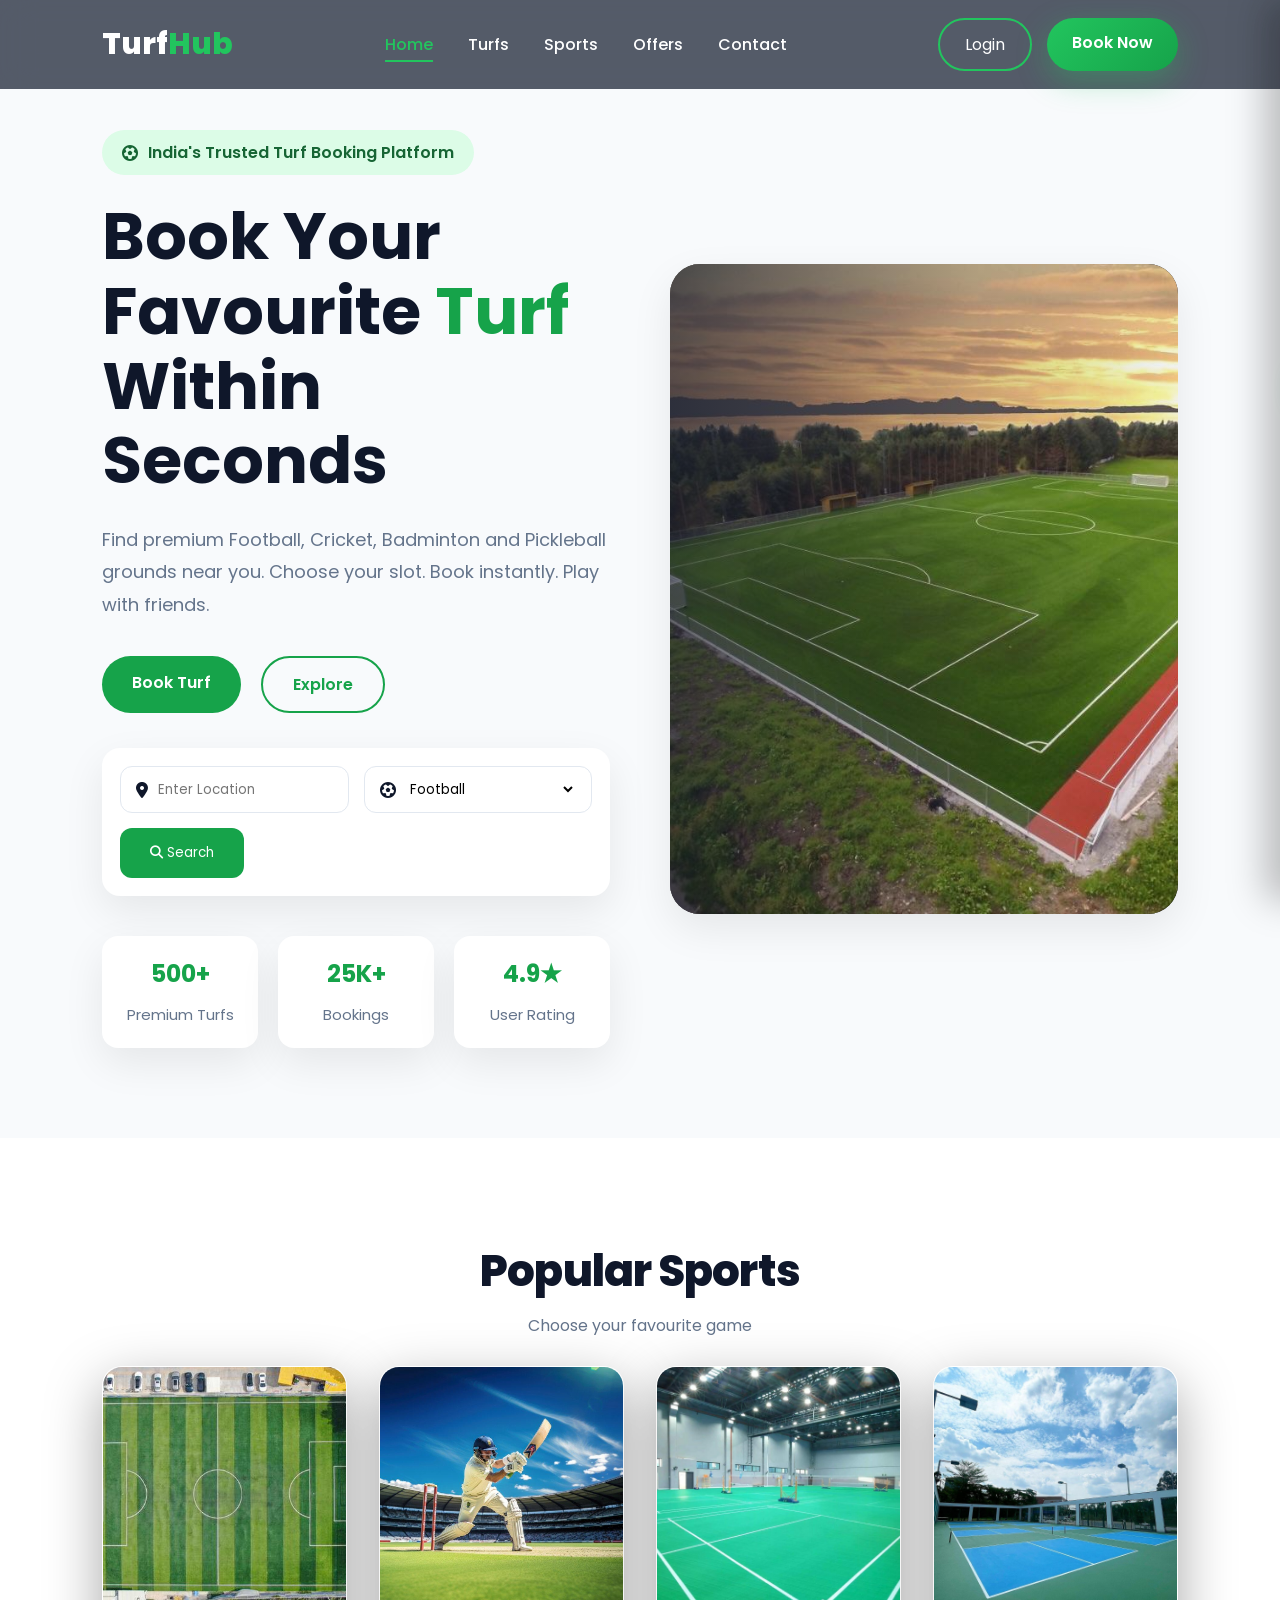
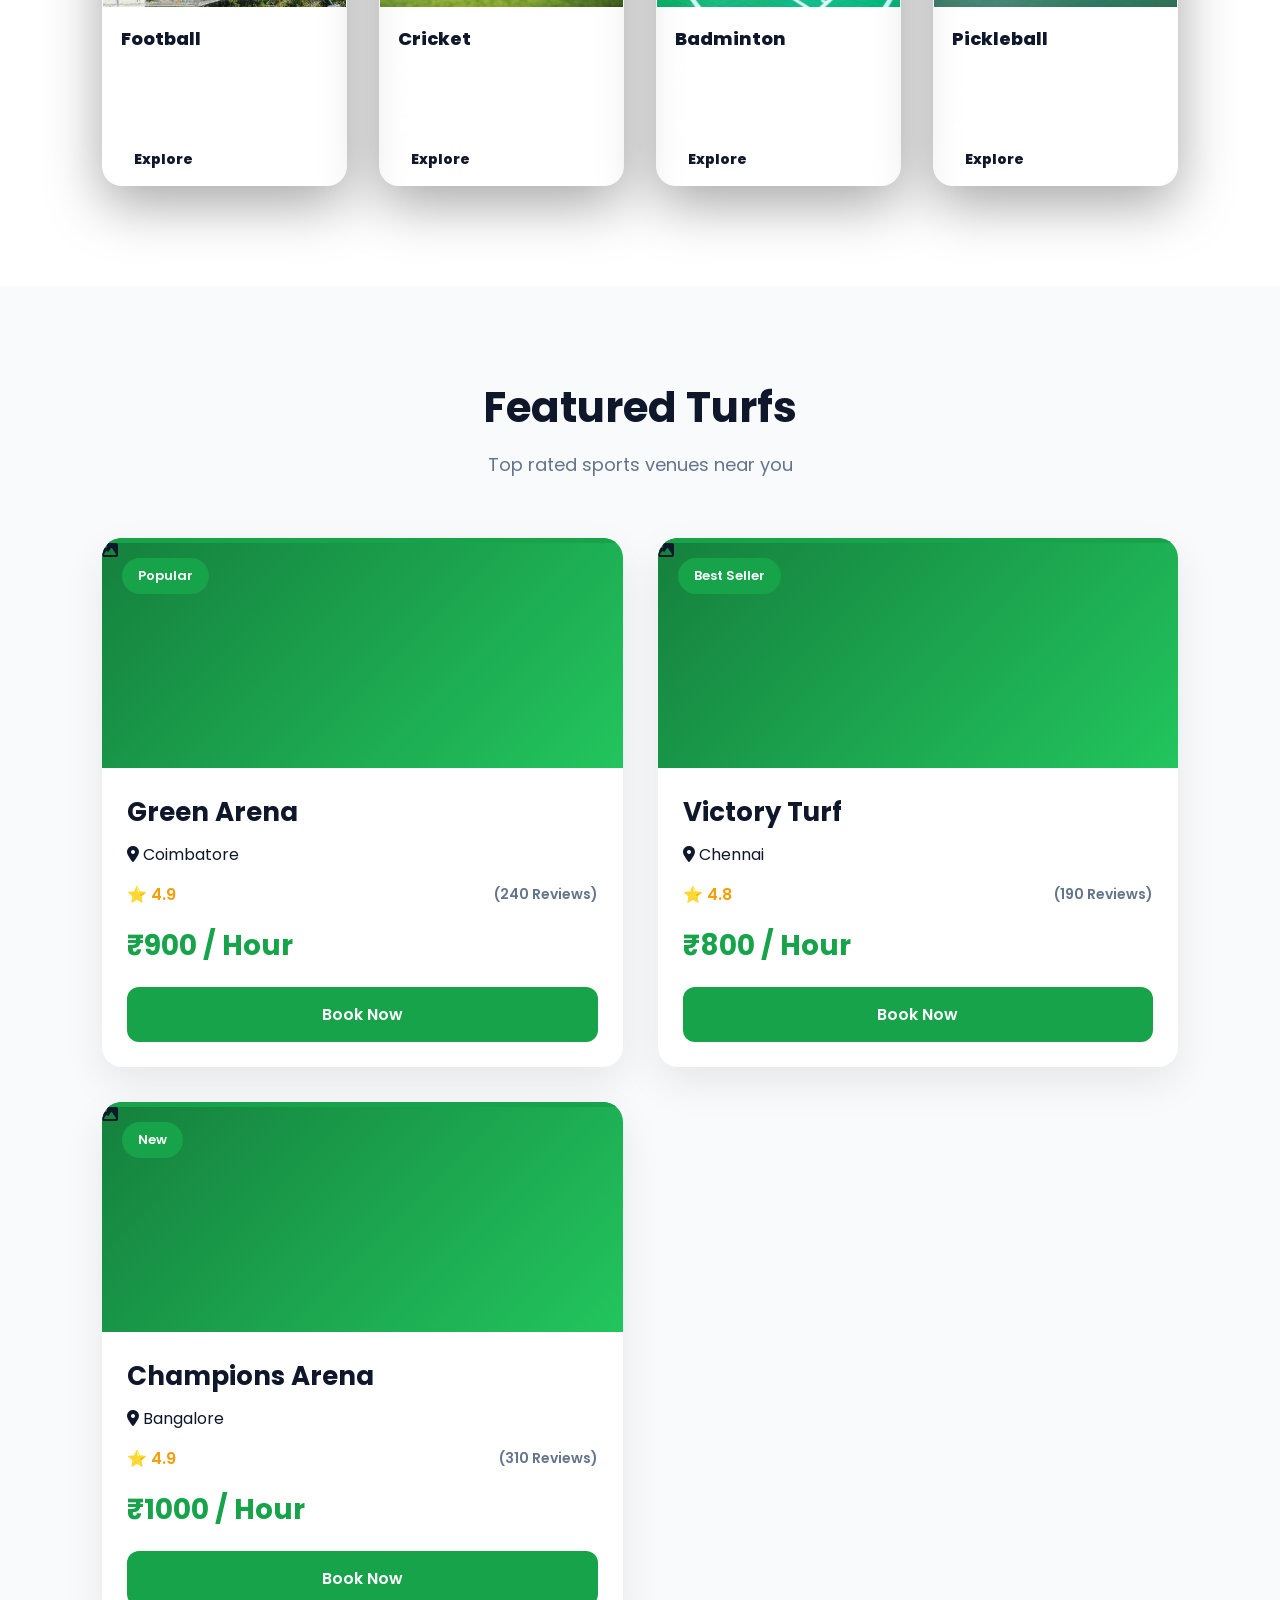
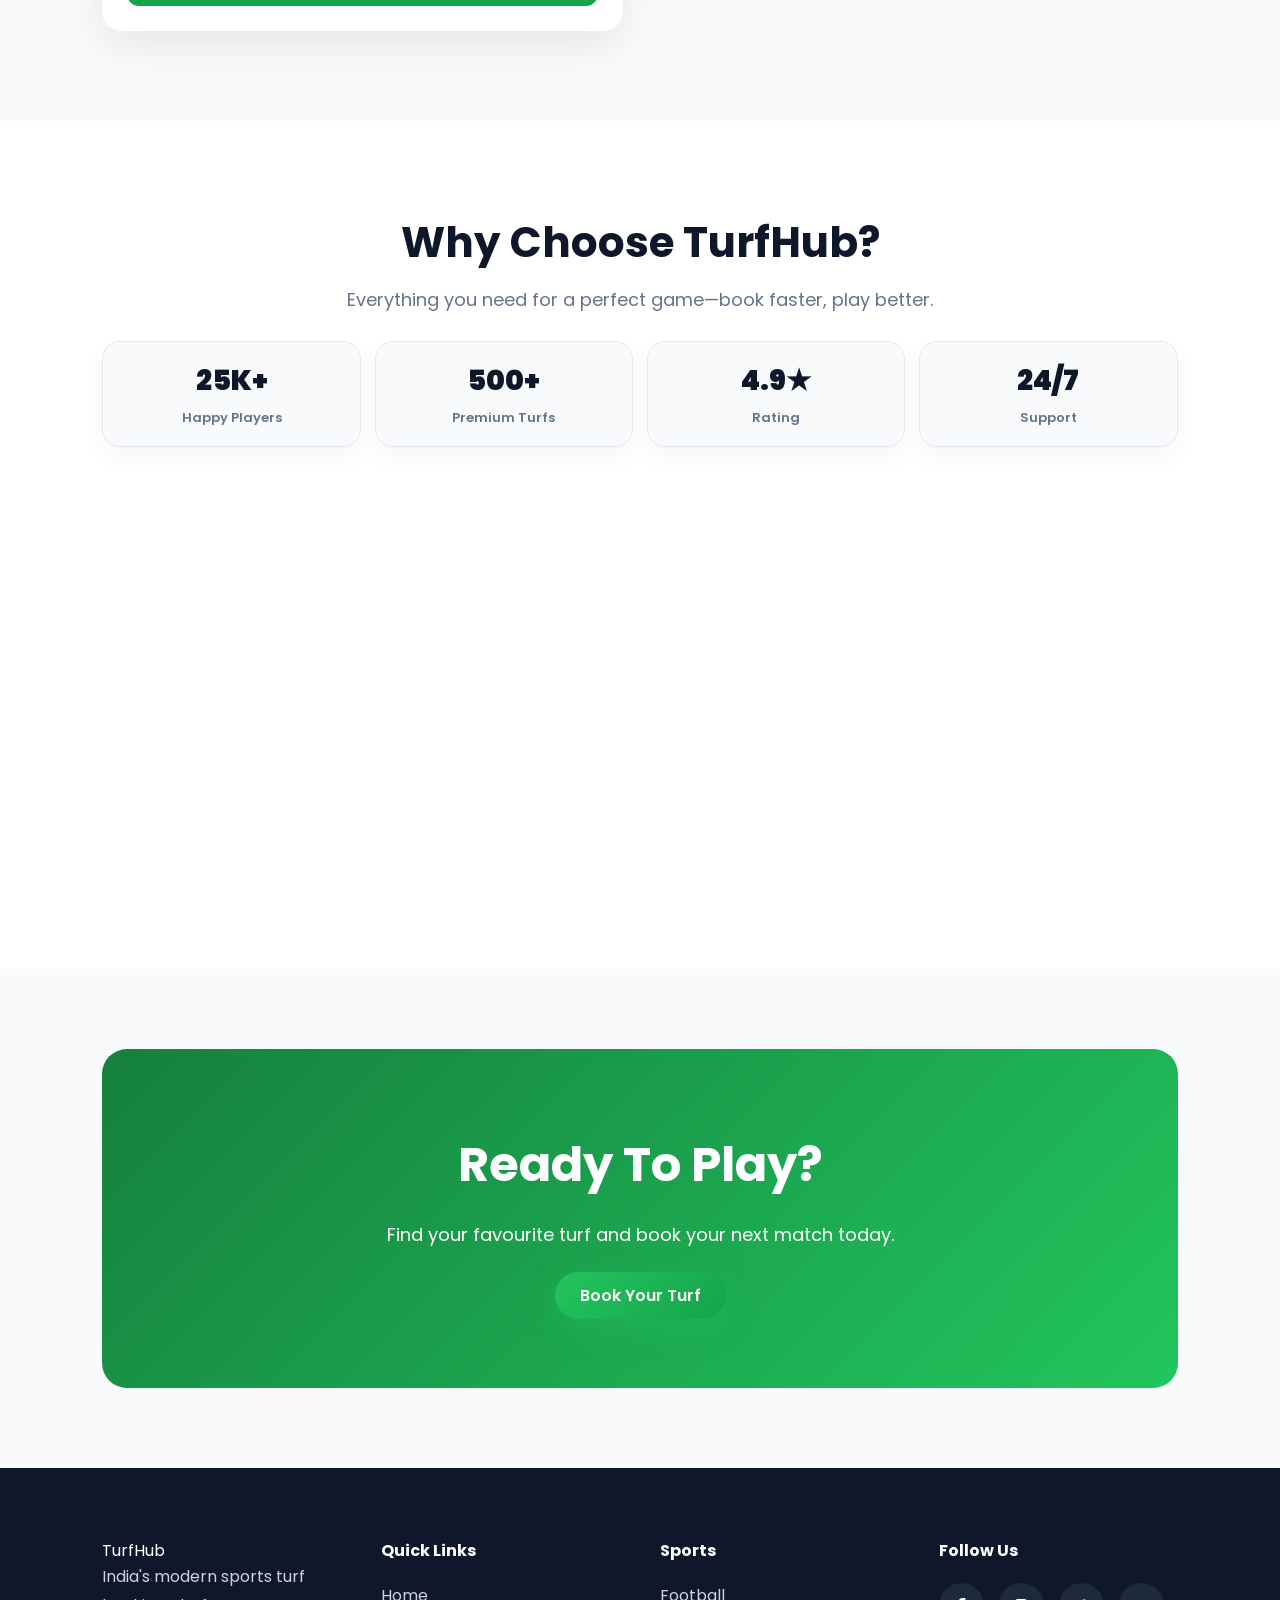
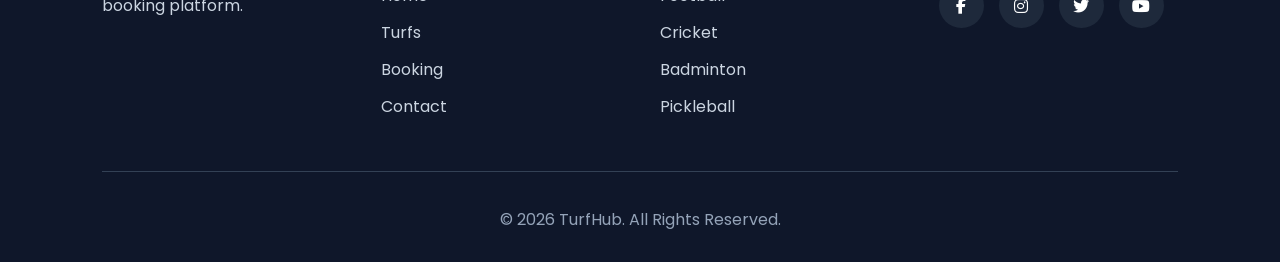
==== index.html @ 9bdf1fb7 "Initial commit" ====
<!DOCTYPE html>
<html lang="en">

<head>

<meta charset="UTF-8">
<meta name="viewport" content="width=device-width, initial-scale=1.0">

<title>TurfHub | Premium Turf Booking</title>

<link rel="stylesheet" href="css/style.css">

<link rel="preconnect" href="https://fonts.googleapis.com">

<link href="https://fonts.googleapis.com/css2?family=Poppins:wght@300;400;500;600;700;800&display=swap" rel="stylesheet">

<link rel="stylesheet"
href="https://cdnjs.cloudflare.com/ajax/libs/font-awesome/6.6.0/css/all.min.css">

</head>

<body>

<!-- ================= NAVBAR ================= -->

<header>

<nav class="navbar">

<div class="logo">

Turf<span>Hub</span>

</div>

<!-- Desktop links -->
<ul class="nav-links">

<li><a href="#" data-active-href="index.html">Home</a></li>

<li><a href="turfs.html">Turfs</a></li>

<li><a href="#" data-active-href="#">Sports</a></li>

<li><a href="#" data-active-href="#">Offers</a></li>

<li><a href="#" data-active-href="#">Contact</a></li>

</ul>

<div class="nav-btns">

<a href="login.html" class="login-btn">Login</a>

<a href="booking.html" class="book-btn">

Book Now

</a>

</div>

<!-- Mobile drawer controls -->
<button
  class="nav-toggle"
  type="button"
  aria-label="Open navigation menu"
  aria-expanded="false"
  aria-controls="nav-drawer"
>
  <span class="burger" aria-hidden="true">
    <span></span>
    <span></span>
    <span></span>
  </span>
</button>

<div class="nav-backdrop" aria-hidden="true"></div>

<aside id="nav-drawer" class="nav-drawer" aria-label="Mobile navigation">

  <ul class="nav-links">

    <li><a href="#" data-active-href="index.html">Home</a></li>

    <li><a href="turfs.html">Turfs</a></li>

    <li><a href="#" data-active-href="#">Sports</a></li>

    <li><a href="#" data-active-href="#">Offers</a></li>

    <li><a href="#" data-active-href="#">Contact</a></li>

  </ul>

  <div class="nav-btns">

    <a href="login.html" class="login-btn">Login</a>

    <a href="booking.html" class="book-btn">Book Now</a>

  </div>

</aside>

</nav>

</header>

<!-- ================= HERO ================= -->

<section class="hero">

<div class="hero-left">

<div class="hero-tag">

<i class="fa-solid fa-futbol"></i>

India's Trusted Turf Booking Platform

</div>

<h1>

Book Your Favourite
<span>Turf</span>

Within Seconds

</h1>

<p>

Find premium Football, Cricket, Badminton and Pickleball
grounds near you.

Choose your slot.

Book instantly.

Play with friends.

</p>

<div class="hero-buttons">

<a href="#" class="primary-btn">

Book Turf

</a>

<a href="#" class="secondary-btn">

Explore

</a>

</div>

<div class="search-box">

<div class="search-item">

<i class="fa-solid fa-location-dot"></i>

<input
type="text"
placeholder="Enter Location">

</div>

<div class="search-item">

<i class="fa-solid fa-futbol"></i>

<select>

<option>Football</option>

<option>Cricket</option>

<option>Badminton</option>

<option>Pickleball</option>

</select>

</div>

<button>

<i class="fa-solid fa-magnifying-glass"></i>

Search

</button>

</div>

<div class="hero-stats">

<div class="stat-card">

<h2>500+</h2>

<p>Premium Turfs</p>

</div>

<div class="stat-card">

<h2>25K+</h2>

<p>Bookings</p>

</div>

<div class="stat-card">

<h2>4.9★</h2>

<p>User Rating</p>

</div>

</div>

</div>

<div class="hero-right">

  <!-- Premium hero image (local). Replace later by swapping images/hero/hero-banner.jpg -->
  <div class="hero-image">

    <!-- Fallback: use a local sports image if hero-banner.jpg is unavailable -->
    <picture>
      <source srcset="images/hero/hero-banner.jpg" type="image/jpeg">
      <img
        src="images/hero/hero-banner.jpg"
        alt="Football, cricket, badminton and pickleball players enjoying sports on modern turf facilities"
        loading="eager"
      />
    </picture>

    <div class="hero-image__overlay" aria-hidden="true"></div>

  </div>

</div>

</section>

<!-- ================= SPORTS ================= -->

<section class="sports">

<div class="sports-header">
  <h2 class="sports-title">Popular Sports</h2>
  <p class="sports-subtitle">Choose your favourite game</p>
</div>

<div class="sports-grid">

  <a class="sport-card" href="turfs.html?sport=football" aria-label="Explore Football">
    <div class="sport-card__media">
      <img src="images/sports/football.jpg" alt="Football" />
      <div class="sport-card__overlay"></div>
    </div>

    <div class="sport-card__body">
      <h3 class="sport-card__name">Football</h3>
      <p class="sport-card__desc">Book verified football grounds near you.</p>
      <div class="sport-card__meta">
        <span class="sport-card__meta-value">120+</span>
        <span class="sport-card__meta-label">Grounds</span>
      </div>
      <div class="sport-card__cta">
        <span>Explore</span>
        <span class="sport-card__arrow" aria-hidden="true">→</span>
      </div>
    </div>
  </a>

  <a class="sport-card" href="turfs.html?sport=cricket" aria-label="Explore Cricket">
    <div class="sport-card__media">
      <img src="images/sports/cricket.jpg" alt="Cricket" />
      <div class="sport-card__overlay"></div>
    </div>

    <div class="sport-card__body">
      <h3 class="sport-card__name">Cricket</h3>
      <p class="sport-card__desc">Find curated cricket turfs for every match.</p>
      <div class="sport-card__meta">
        <span class="sport-card__meta-value">80+</span>
        <span class="sport-card__meta-label">Grounds</span>
      </div>
      <div class="sport-card__cta">
        <span>Explore</span>
        <span class="sport-card__arrow" aria-hidden="true">→</span>
      </div>
    </div>
  </a>

  <a class="sport-card" href="turfs.html?sport=badminton" aria-label="Explore Badminton">
    <div class="sport-card__media">
      <img src="images/sports/badminton.jpg" alt="Badminton" />
      <div class="sport-card__overlay"></div>
    </div>

    <div class="sport-card__body">
      <h3 class="sport-card__name">Badminton</h3>
      <p class="sport-card__desc">Book well-maintained courts for fast rallies.</p>
      <div class="sport-card__meta">
        <span class="sport-card__meta-value">60+</span>
        <span class="sport-card__meta-label">Courts</span>
      </div>
      <div class="sport-card__cta">
        <span>Explore</span>
        <span class="sport-card__arrow" aria-hidden="true">→</span>
      </div>
    </div>
  </a>

  <a class="sport-card" href="turfs.html?sport=pickleball" aria-label="Explore Pickleball">
    <div class="sport-card__media">
      <img src="images/sports/pickleball.jpg" alt="Pickleball" />
      <div class="sport-card__overlay"></div>
    </div>

    <div class="sport-card__body">
      <h3 class="sport-card__name">Pickleball</h3>
      <p class="sport-card__desc">Discover courts built for speed and fun.</p>
      <div class="sport-card__meta">
        <span class="sport-card__meta-value">40+</span>
        <span class="sport-card__meta-label">Courts</span>
      </div>
      <div class="sport-card__cta">
        <span>Explore</span>
        <span class="sport-card__arrow" aria-hidden="true">→</span>
      </div>
    </div>
  </a>

</div>

</section>

<!-- Featured Turf section continues in Part 2 -->



<!-- ================= FEATURED TURFS ================= -->

<section class="featured">

    <div class="section-title">

        <h2>Featured Turfs</h2>

        <p>Top rated sports venues near you</p>

    </div>

    <div class="cards">

        <div class="card">

            <div class="badge">Popular</div>

            <div class="image-placeholder small">
                <i class="fa-solid fa-image"></i>
            </div>

            <div class="card-content">

                <h3>Green Arena</h3>

                <p>
                    <i class="fa-solid fa-location-dot"></i>
                    Coimbatore
                </p>

                <div class="rating">

                    ⭐ 4.9

                    <span>(240 Reviews)</span>

                </div>

                <h4>₹900 / Hour</h4>

                <button>Book Now</button>

            </div>

        </div>

        <div class="card">

            <div class="badge">Best Seller</div>

            <div class="image-placeholder small">
                <i class="fa-solid fa-image"></i>
            </div>

            <div class="card-content">

                <h3>Victory Turf</h3>

                <p>
                    <i class="fa-solid fa-location-dot"></i>
                    Chennai
                </p>

                <div class="rating">

                    ⭐ 4.8

                    <span>(190 Reviews)</span>

                </div>

                <h4>₹800 / Hour</h4>

                <button>Book Now</button>

            </div>

        </div>

        <div class="card">

            <div class="badge">New</div>

            <div class="image-placeholder small">
                <i class="fa-solid fa-image"></i>
            </div>

            <div class="card-content">

                <h3>Champions Arena</h3>

                <p>
                    <i class="fa-solid fa-location-dot"></i>
                    Bangalore
                </p>

                <div class="rating">

                    ⭐ 4.9

                    <span>(310 Reviews)</span>

                </div>

                <h4>₹1000 / Hour</h4>

                <button>Book Now</button>

            </div>

        </div>

    </div>

</section>

<!-- ================= WHY CHOOSE TURFHUB ================= -->

<section class="why-us" id="why-us">
  <div class="why-us__container">
    <div class="why-us__header section-title">
      <h2>Why Choose TurfHub?</h2>
      <p>Everything you need for a perfect game—book faster, play better.</p>
    </div>

    <div class="why-us__stats" aria-label="TurfHub key stats">
      <div class="why-us__stat">
        <div class="why-us__stat-value">25K+</div>
        <div class="why-us__stat-label">Happy Players</div>
      </div>
      <div class="why-us__stat">
        <div class="why-us__stat-value">500+</div>
        <div class="why-us__stat-label">Premium Turfs</div>
      </div>
      <div class="why-us__stat">
        <div class="why-us__stat-value">4.9★</div>
        <div class="why-us__stat-label">Rating</div>
      </div>
      <div class="why-us__stat">
        <div class="why-us__stat-value">24/7</div>
        <div class="why-us__stat-label">Support</div>
      </div>
    </div>

    <div class="why-us__grid" role="list">
      <div class="why-us__card" role="listitem">
        <div class="why-us__icon" aria-hidden="true">
          <i class="fa-solid fa-bolt"></i>
        </div>
        <h3 class="why-us__card-title">Instant Booking</h3>
        <p class="why-us__card-desc">Reserve your slot in seconds with real-time availability.</p>
      </div>

      <div class="why-us__card" role="listitem">
        <div class="why-us__icon" aria-hidden="true">
          <i class="fa-solid fa-lock"></i>
        </div>
        <h3 class="why-us__card-title">Secure Payments</h3>
        <p class="why-us__card-desc">Safe and reliable transactions—no surprises.</p>
      </div>

      <div class="why-us__card" role="listitem">
        <div class="why-us__icon" aria-hidden="true">
          <i class="fa-solid fa-trophy"></i>
        </div>
        <h3 class="why-us__card-title">Premium Grounds</h3>
        <p class="why-us__card-desc">Verified venues with modern facilities and great turf.</p>
      </div>

      <div class="why-us__card" role="listitem">
        <div class="why-us__icon" aria-hidden="true">
          <i class="fa-solid fa-headset"></i>
        </div>
        <h3 class="why-us__card-title">24/7 Support</h3>
        <p class="why-us__card-desc">We’re here whenever you need help—fast responses.</p>
      </div>
    </div>
  </div>
</section>

<!-- ================= CTA ================= -->

<section class="cta">

    <h2>Ready To Play?</h2>

    <p>Find your favourite turf and book your next match today.</p>

    <a href="booking.html" class="book-btn">

        Book Your Turf

    </a>

</section>

<!-- ================= FOOTER ================= -->

<footer>

    <div class="footer-grid">

        <div>

TurfHub</h3>

            <p>

                India's modern sports turf booking platform.

            </p>

        </div>

        <div>

            <h4>Quick Links</h4>

            <ul>

                <li>Home</li>

                <li>Turfs</li>

                <li>Booking</li>

                <li>Contact</li>

            </ul>

        </div>

        <div>

            <h4>Sports</h4>

            <ul>

                <li>Football</li>

                <li>Cricket</li>

                <li>Badminton</li>

                <li>Pickleball</li>

            </ul>

        </div>

        <div>

            <h4>Follow Us</h4>

            <div class="social">

                <i class="fab fa-facebook-f"></i>

                <i class="fab fa-instagram"></i>

                <i class="fab fa-twitter"></i>

                <i class="fab fa-youtube"></i>

            </div>

        </div>

    </div>

    <hr>

    <p class="copyright">

© 2026 TurfHub. All Rights Reserved.

    </p>

</footer>

<script src="js/main.js"></script>

</body>

</html>
---- css/style.css ----
/*=====================================
  GOOGLE FONT
=====================================*/
@import url('https://fonts.googleapis.com/css2?family=Poppins:wght@300;400;500;600;700;800&display=swap');

/*=====================================
  ROOT VARIABLES
=====================================*/
:root{
    --primary:#16a34a;
    --secondary:#22c55e;
    --dark:#0f172a;
    --dark-light:#1e293b;
    --light:#f8fafc;
    --white:#ffffff;
    --gray:#64748b;
    --border:#e2e8f0;
    --shadow:0 15px 40px rgba(0,0,0,.08);
    --radius:16px;
    --transition:.35s ease;
}

/*=====================================
  RESET
=====================================*/
*{
    margin:0;
    padding:0;
    box-sizing:border-box;
    font-family:'Poppins',sans-serif;
}

html{
    scroll-behavior:smooth;
}

body{
    background:var(--light);
    color:var(--dark);
    overflow-x:hidden;
}

img{
    max-width:100%;
    display:block;
}

a{
    text-decoration:none;
}

ul{
    list-style:none;
}

section{
    padding:90px 8%;
}

/*=====================================
  SCROLLBAR
=====================================*/
::-webkit-scrollbar{
    width:10px;
}

::-webkit-scrollbar-thumb{
    background:var(--primary);
    border-radius:20px;
}

::-webkit-scrollbar-track{
    background:#eef2f7;
}

/*=====================================
  NAVBAR
=====================================*/

/* Reserve space for fixed navbar so anchors aren't hidden */
html{ scroll-padding-top: 110px; }

.navbar{

    position:fixed;

    top:0;

    left:0;

    width:100%;

    display:flex;

    justify-content:space-between;

    align-items:center;

    padding:18px 8%;

    background:rgba(15,23,42,.70);

    backdrop-filter:blur(16px);

    z-index:999;

    transition: background .25s ease, box-shadow .25s ease, padding .25s ease;

}

.navbar.is-scrolled{

    background:rgba(15,23,42,.92);

    box-shadow:0 10px 30px rgba(0,0,0,.15);

}

.logo{

    font-size:30px;

    font-weight:800;

    color:white;

}

.logo span{

    color:var(--secondary);

}

.nav-links{

    display:flex;

    gap:35px;

}

.nav-links a{

    color:white;

    font-weight:500;

    position:relative;

    transition:.3s;

}

.nav-links a:hover{

    color:var(--secondary);

}

.nav-links a::after{

    content:"";

    position:absolute;

    bottom:-6px;

    left:0;

    width:0;

    height:2px;

    background:var(--secondary);

    transition:.3s;

}

.nav-links a:hover::after{

    width:100%;

}

.nav-links a.active{

    color:var(--secondary);

}

.nav-links a.active::after{

    width:100%;

}

.nav-btns{

    display:flex;

    gap:15px;

}

.login-btn{

    padding:12px 25px;

    border:2px solid var(--secondary);

    border-radius:40px;

    color:white;

    transition:.3s;

}

.login-btn:hover{

    background:var(--secondary);

}

.book-btn{

    padding:12px 25px;

    border-radius:40px;

    background:linear-gradient(135deg,#22c55e,#16a34a);

    color:white;

    font-weight:600;

    transition:.3s;

    box-shadow:0 10px 30px rgba(34,197,94,.35);

}

.book-btn:hover{

    transform:translateY(-3px);

}

/* ===== Mobile drawer (<= 992px) ===== */
.nav-toggle{

    display:none;

    border:none;

    background:transparent;

    color:white;

    cursor:pointer;

    padding:10px;

}

.nav-toggle:focus-visible{

    outline:2px solid var(--secondary);

    outline-offset:3px;

    border-radius:10px;

}

.burger{

    width:26px;

    height:18px;

    position:relative;

    display:block;

}

.burger span{

    position:absolute;

    left:0;

    right:0;

    height:2px;

    background:white;

    border-radius:2px;

    transition: transform .25s ease, top .25s ease, opacity .2s ease;

}

.burger span:nth-child(1){ top:0; }
.burger span:nth-child(2){ top:8px; }
.burger span:nth-child(3){ top:16px; }

/* Open state: hamburger -> X */
.nav-drawer.open ~ .nav-toggle .burger span:nth-child(1),
.nav-drawer.open ~ .nav-toggle .burger span:nth-child(3) {

    /* no-op: relationship depends on markup; keep safe */

}

/* We'll toggle via attribute using JS by setting aria-expanded; CSS will react using that */
.nav-toggle[aria-expanded="true"] .burger span:nth-child(1){ top:8px; transform:rotate(45deg); }
.nav-toggle[aria-expanded="true"] .burger span:nth-child(2){ opacity:0; }
.nav-toggle[aria-expanded="true"] .burger span:nth-child(3){ top:8px; transform:rotate(-45deg); }

.nav-backdrop{

    position:fixed;

    inset:0;

    background:rgba(0,0,0,.35);

    backdrop-filter: blur(6px);

    opacity:0;

    pointer-events:none;

    transition: opacity .2s ease;

    z-index:998;

}

.nav-backdrop.open{

    opacity:1;

    pointer-events:auto;

}

.nav-drawer{

    position:fixed;

    top:0;

    right:0;

    height:100vh;

    width:min(360px, 90vw);

    background:rgba(15,23,42,.92);

    backdrop-filter: blur(18px);

    box-shadow:-15px 0 35px rgba(0,0,0,.25);

    transform: translateX(100%);

    transition: transform .25s ease;

    z-index:999;

    padding:88px 20px 20px;

    display:flex;

    flex-direction:column;

    gap:20px;

}

.nav-drawer.open{

    transform: translateX(0);

}

.nav-drawer .nav-links{

    display:flex;

    flex-direction:column;

    gap:14px;

}

.nav-drawer .nav-btns{

    flex-direction:column;

    gap:12px;

}

.nav-drawer .login-btn,
.nav-drawer .book-btn{

    text-align:center;

    width:100%;

}

/* ===== Visible keyboard focus ===== */
:focus-visible{

    outline:2px solid var(--secondary);

    outline-offset:3px;

}


/*=====================================
 HERO
=====================================*/

.hero{

    min-height:100vh;

    display:grid;

    grid-template-columns:1fr 1fr;

    align-items:center;

    gap:60px;

    padding-top:130px;

}

.hero-tag{

    display:inline-flex;

    align-items:center;

    gap:10px;

    padding:10px 20px;

    border-radius:40px;

    background:#dcfce7;

    color:#166534;

    font-weight:600;

    margin-bottom:25px;

}

.hero h1{

    font-size:65px;

    line-height:1.15;

    margin-bottom:25px;

}

.hero h1 span{

    color:var(--primary);

}

.hero p{

    color:var(--gray);

    line-height:1.8;

    font-size:18px;

    margin-bottom:35px;

}

.hero-buttons{

    display:flex;

    gap:20px;

    margin-bottom:35px;

}

.primary-btn{

    padding:14px 30px;

    border-radius:40px;

    background:var(--primary);

    color:white;

    font-weight:600;

}

.secondary-btn{

    padding:14px 30px;

    border-radius:40px;

    border:2px solid var(--primary);

    color:var(--primary);

    font-weight:600;

}

/*=====================================
 SEARCH BOX
=====================================*/

.search-box{

    background:white;

    padding:18px;

    border-radius:18px;

    box-shadow:var(--shadow);

    display:flex;

    gap:15px;

    flex-wrap:wrap;

}

.search-item{

    flex:1;

    min-width:220px;

    display:flex;

    align-items:center;

    gap:10px;

    border:1px solid var(--border);

    padding:12px 15px;

    border-radius:12px;

}

.search-item input,
.search-item select{

    border:none;

    width:100%;

    outline:none;

    background:transparent;

}

.search-box button{

    padding:15px 30px;

    border:none;

    border-radius:12px;

    background:var(--primary);

    color:white;

    cursor:pointer;

}

/*=====================================
 HERO IMAGE
=====================================*/

.hero-right{
    display:flex;
    align-items:center;
    justify-content:center;
}

.hero-image{
    width:100%;
    height:650px;
    border-radius:30px;
    overflow:hidden;
    position:relative;
    box-shadow:var(--shadow);
    background:#0f172a;
}

.hero-image img{
    width:100%;
    height:100%;
    object-fit:cover;
    object-position:center;
    transform: scale(1);
    transition: transform 700ms ease;
}

.hero-image:hover img{
    transform: scale(1.04);
}

.hero-image__overlay{
    position:absolute;
    inset:0;
    background: linear-gradient(
        90deg,
        rgba(15,23,42,0.62) 0%,
        rgba(15,23,42,0.15) 60%,
        rgba(15,23,42,0.05) 100%
    );
    pointer-events:none;
}

/* Tablet: keep it tall but not overwhelming */
@media(max-width:992px){
    .hero-image{ height:520px; }
}

@media(max-width:768px){
    .hero-image{ height:420px; }
}

@media(max-width:480px){
    .hero-image{ height:360px; border-radius:22px; }
}


/*=====================================
 HERO STATS
=====================================*/

.hero-stats{

    display:flex;

    gap:20px;

    margin-top:40px;

}

.stat-card{

    flex:1;

    background:white;

    border-radius:16px;

    padding:20px;

    box-shadow:var(--shadow);

    text-align:center;

}

.stat-card h2{

    color:var(--primary);

    margin-bottom:10px;

}

.stat-card p{

    margin:0;

    font-size:15px;

}
/*=====================================
SECTION TITLES
=====================================*/

.section-title{
    text-align:center;
    margin-bottom:60px;
}

.section-title h2{
    font-size:42px;
    color:var(--dark);
    margin-bottom:12px;
}

.section-title p{
    color:var(--gray);
    font-size:18px;
}

/*=====================================
POPULAR SPORTS
=====================================*/

.sports{
    background: #FFFFFF;
    color: var(--dark);
    padding: 100px 8%;
}


.sports-header{
    max-width: 1100px;
    margin: 0 auto 26px;
    text-align: center;
}

.sports-title{
    font-size: 44px;
    font-weight: 800;
    letter-spacing: -0.02em;
    margin-bottom: 10px;
}

.sports-subtitle{
    color: var(--gray); /* #64748B */
    font-size: 16px;
}


.sports-grid{
    max-width: 1200px;
    margin: 28px auto 0;
    display: grid;
    grid-template-columns: repeat(4, minmax(0, 1fr));
    gap: 32px;
}

.sport-card{
    display: flex;
    flex-direction: column;
    align-items: stretch;

    border-radius: 20px;
    overflow: hidden;

    background: rgba(255,255,255,0.06);
    border: 1px solid rgba(255,255,255,0.10);

    box-shadow: 0 18px 55px rgba(0,0,0,0.35);
    text-decoration: none;
    color: inherit;

    /* Equal card height (~420px) */
    height: 420px;

    transform: translateY(0);
    transition: transform 300ms ease, box-shadow 300ms ease, border-color 300ms ease;
}

.sport-card__media{
    width: 100%;
    height: 240px; /* equal image height */
    position: relative;
    flex: 0 0 auto;
}

.sport-card__media img{
    width: 100%;
    height: 240px;
    object-fit: cover;
    object-position: center;
    display: block;
    transform: scale(1);
    transition: transform 300ms ease;
}


.sport-card__overlay{
    position: absolute;
    inset: 0;
    background: linear-gradient(180deg, rgba(15,23,42,0.0) 30%, rgba(15,23,42,0.75) 100%);
    opacity: 0;
    transition: opacity 300ms ease;
}

.sport-card__body{
    padding: 18px 18px 20px;
    display: flex;
    flex-direction: column;
    flex: 1 1 auto;
}


.sport-card__name{
    font-size: 18px;
    font-weight: 800;
    margin-bottom: 8px;
}

.sport-card__desc{
    margin: 0;
    font-size: 13.5px;
    line-height: 1.45;
    color: rgba(255,255,255,.78);

    /* fixed to 2 lines */
    display: -webkit-box;
    -webkit-line-clamp: 2;
    -webkit-box-orient: vertical;
    overflow: hidden;
}


.sport-card__meta{
    margin-top: 12px;
    display: flex;
    align-items: baseline;
    justify-content: flex-start;
    gap: 6px;
    color: rgba(255,255,255,.95);
}

.sport-card__meta-value{
    font-size: 18px;
    font-weight: 900;
}

.sport-card__meta-label{
    font-size: 13px;
    font-weight: 700;
    opacity: .95;
}

.sport-card__cta{
    margin-top: auto; /* pinned to bottom */
    display: flex;
    align-items: center;
    justify-content: space-between;

    font-weight: 800;
    font-size: 14px;

    padding: 10px 12px;
    border-radius: 14px;

    background: rgba(255,255,255,0.06);
    border: 1px solid rgba(255,255,255,0.10);

    transition: background 300ms ease, border-color 300ms ease;
}


.sport-card__arrow{
    color: rgba(255,255,255,.92);
    transition: transform 300ms ease;
}

.sport-card:hover{
    transform: translateY(-6px);
    box-shadow: 0 26px 70px rgba(0,0,0,0.45);
    border-color: rgba(34,197,94,0.35);
}

.sport-card:hover .sport-card__media img{
    transform: scale(1.06);
}

.sport-card:hover .sport-card__overlay{
    opacity: 1;
}

.sport-card:hover .sport-card__cta{
    background: rgba(34,197,94,0.14);
    border-color: rgba(34,197,94,0.35);
}

.sport-card:hover .sport-card__arrow{
    transform: translateX(3px);
}

.sport-card:focus-visible{
    outline: 2px solid var(--secondary);
    outline-offset: 3px;
}

@media(max-width: 1024px){
    .sports-grid{ grid-template-columns: repeat(2, minmax(0, 1fr)); }
    .sports-title{ font-size: 36px; }
}

@media(max-width: 600px){
    .sports{ padding-left: 20px; padding-right: 20px; }
    .sports-grid{ grid-template-columns: 1fr; gap: 24px; }
    .sports-title{ font-size: 30px; }
}



/*=====================================
FEATURED TURFS
=====================================*/


.cards{

    display:grid;

    grid-template-columns:repeat(auto-fit,minmax(340px,1fr));

    gap:35px;

}

.card{

    background:white;

    border-radius:20px;

    overflow:hidden;

    box-shadow:var(--shadow);

    transition:.35s;

    position:relative;

}

.card:hover{

    transform:translateY(-10px);

}

.badge{

    position:absolute;

    top:20px;

    left:20px;

    background:var(--primary);

    color:white;

    padding:8px 16px;

    border-radius:30px;

    font-size:13px;

    font-weight:600;

}

.image-placeholder.small{

    height:230px;

    background:linear-gradient(135deg,#15803d,#22c55e);

}

.card-content{

    padding:25px;

}

.card-content h3{

    font-size:26px;

    margin-bottom:10px;

}

.card-content p{

    margin-bottom:15px;

}

.rating{

    display:flex;

    justify-content:space-between;

    align-items:center;

    margin-bottom:18px;

    color:#f59e0b;

    font-weight:600;

}

.rating span{

    color:var(--gray);

    font-size:14px;

}

.card-content h4{

    color:var(--primary);

    font-size:28px;

    margin-bottom:20px;

}

.card button{

    width:100%;

    padding:15px;

    border:none;

    background:var(--primary);

    color:white;

    border-radius:12px;

    font-size:16px;

    cursor:pointer;

    transition:.3s;

}

.card button:hover{

    background:var(--dark);

}

/*=====================================
WHY CHOOSE US
=====================================*/

/*=====================================
WHY CHOOSE TURFHUB
=====================================*/

.why-us{
    background:#ffffff;
    padding:90px 8%;
}

.why-us__container{
    max-width:1100px;
    margin:0 auto;
}

.why-us__header{
    margin-bottom:28px;
}

.why-us__header h2{
    font-size:42px;
    margin-bottom:12px;
}

.why-us__header p{
    color:var(--gray);
    font-size:18px;
}

.why-us__stats{
    display:grid;
    grid-template-columns:repeat(4, minmax(0, 1fr));
    gap:14px;
    margin:24px 0 34px;
}

.why-us__stat{
    background:#f8fafc;
    border:1px solid var(--border);
    border-radius:18px;
    padding:18px 16px;
    text-align:center;
    box-shadow:0 10px 25px rgba(0,0,0,.04);
}

.why-us__stat-value{
    font-size:28px;
    font-weight:900;
    color:var(--dark);
    margin-bottom:6px;
}

.why-us__stat-label{
    color:var(--gray);
    font-weight:600;
    font-size:13px;
}

.why-us__grid{
    display:grid;
    grid-template-columns:repeat(2, minmax(0, 1fr));
    gap:18px;
    margin-top:0;
}

.why-us__card{
    background:#ffffff;
    border-radius:20px;
    border:1px solid rgba(226,232,240,.9);
    box-shadow:0 15px 35px rgba(15,23,42,.06);
    padding:22px 20px;
    height:190px;
    display:flex;
    flex-direction:column;
    align-items:flex-start;
    justify-content:flex-start;
    transition:transform .25s ease, box-shadow .25s ease, border-color .25s ease;
}

.why-us__card:hover{
    transform:translateY(-8px);
    box-shadow:0 22px 55px rgba(15,23,42,.12);
    border-color:rgba(34,197,94,.45);
}

.why-us__icon{
    width:64px;
    height:64px;
    border-radius:999px;
    background:rgba(34,197,94,.12);
    display:flex;
    align-items:center;
    justify-content:center;
    margin-bottom:14px;
    border:1px solid rgba(34,197,94,.25);
}

.why-us__icon i{
    font-size:26px;
    color:var(--primary);
}

.why-us__card-title{
    font-size:18px;
    font-weight:900;
    margin-bottom:8px;
    color:var(--dark);
}

.why-us__card-desc{
    margin:0;
    color:var(--gray);
    font-size:14px;
    line-height:1.6;
}

/* Smooth scroll / scroll animations */
.why-us__card{
    opacity:0;
    transform:translateY(22px);
    transition:opacity .7s ease, transform .7s ease;
}

/* When JS/observer triggers, it will set inline styles; keep fallback class-ready */
.why-us__card.is-visible{
    opacity:1;
    transform:translateY(0);
}

@media(max-width:992px){
    .why-us{ padding:70px 20px; }
    .why-us__header h2{ font-size:36px; }
    .why-us__stats{ grid-template-columns:repeat(2, minmax(0, 1fr)); }
}

@media(max-width:768px){
    .why-us__grid{ grid-template-columns:1fr 1fr; }
}

@media(max-width:480px){
    .why-us__grid{ grid-template-columns:1fr; }
    .why-us__card{ height:200px; }
    .why-us__header h2{ font-size:32px; }
}


/*=====================================
CTA
=====================================*/

.cta{

    background:linear-gradient(135deg,#15803d,#22c55e);

    color:white;

    text-align:center;

    border-radius:25px;

    margin:80px 8%;

    padding:80px 40px;

}

.cta h2{

    font-size:48px;

    margin-bottom:20px;

}

.cta p{

    color:white;

    font-size:18px;

    margin-bottom:35px;

}
/*=====================================
FOOTER
=====================================*/

footer{

    background:#0f172a;
    color:white;
    padding:70px 8% 30px;

}

.footer-grid{

    display:grid;

    grid-template-columns:repeat(auto-fit,minmax(220px,1fr));

    gap:40px;

    margin-bottom:40px;

}

.footer-grid h3{

    color:#22c55e;

    font-size:30px;

    margin-bottom:20px;

}

.footer-grid h4{

    margin-bottom:20px;

}

.footer-grid p{

    color:#cbd5e1;

    line-height:1.8;

}

.footer-grid ul{

    padding:0;

}

.footer-grid ul li{

    list-style:none;

    margin-bottom:12px;

    color:#cbd5e1;

    cursor:pointer;

    transition:.3s;

}

.footer-grid ul li:hover{

    color:#22c55e;

}

.social{

    display:flex;

    gap:15px;

    margin-top:20px;

}

.social i{

    width:45px;

    height:45px;

    display:flex;

    justify-content:center;

    align-items:center;

    border-radius:50%;

    background:#1e293b;

    cursor:pointer;

    transition:.3s;

}

.social i:hover{

    background:#22c55e;

    transform:translateY(-5px);

}

footer hr{

    border:none;

    height:1px;

    background:#334155;

    margin:35px 0;

}

.copyright{

    text-align:center;

    color:#94a3b8;

}

/*=====================================
COMMON HOVER EFFECTS
=====================================*/

button,
.book-btn,
.primary-btn,
.secondary-btn{

    transition:.35s;

}

button:hover,
.book-btn:hover,
.primary-btn:hover{

    transform:translateY(-4px);

    box-shadow:0 15px 30px rgba(0,0,0,.15);

}

.card,
.sport-card,
.stat-card{

    transition:.35s;

}

/*=====================================
ANIMATIONS
=====================================*/

@keyframes fadeUp{

    from{

        opacity:0;

        transform:translateY(40px);

    }

    to{

        opacity:1;

        transform:translateY(0);

    }

}

.hero-left,
.hero-right,
.card,
.sport-card{

    animation:fadeUp .8s ease;

}

/*=====================================
RESPONSIVE
=====================================*/

@media(max-width:992px){

.hero{

grid-template-columns:1fr;

text-align:center;

}

.hero-buttons{

justify-content:center;

}

.hero-stats{

justify-content:center;

flex-wrap:wrap;

}

/* Desktop nav hides; mobile drawer shows */
.nav-links,
.nav-btns{

display:none;

}

.nav-toggle{

display:inline-flex;

align-items:center;

justify-content:center;

}

.navbar{

padding:18px 6%;

}

}


@media(max-width:768px){

section{

padding:70px 20px;

}

.hero h1{

font-size:42px;

}

.section-title h2{

font-size:34px;

}

.cards{

grid-template-columns:1fr;

}

.sports-grid{

grid-template-columns:1fr;

}

.search-box{

flex-direction:column;

}

.search-item{

width:100%;

}

.search-box button{

width:100%;

}

.hero-stats{

flex-direction:column;

}

.footer-grid{

grid-template-columns:1fr;

text-align:center;

}

.social{

justify-content:center;

}

}

@media(max-width:480px){

.logo{

font-size:24px;

}

.nav-links{

gap:18px;

}

.hero h1{

font-size:34px;

}

.hero p{

font-size:16px;

}

.cta h2{

font-size:32px;

}

}
/*=====================================
LOGIN & REGISTER PAGE
=====================================*/

.login-page{

    min-height:100vh;

    display:flex;

    justify-content:center;

    align-items:center;

    background:linear-gradient(135deg,#0f172a,#14532d);

    padding:120px 8%;

}

.login-container{

    width:100%;

    max-width:1150px;

    background:white;

    border-radius:25px;

    overflow:hidden;

    display:grid;

    grid-template-columns:1fr 1fr;

    box-shadow:0 25px 60px rgba(0,0,0,.25);

}

.login-left{

    background:linear-gradient(135deg,#15803d,#22c55e);

    color:white;

    padding:70px;

    display:flex;

    flex-direction:column;

    justify-content:center;

}

.login-left h1{

    font-size:46px;

    margin-bottom:20px;

}

.login-left p{

    color:white;

    margin-bottom:40px;

    line-height:1.8;

}

.login-left ul{

    list-style:none;

}

.login-left ul li{

    margin-bottom:18px;

    font-size:17px;

}

.login-left i{

    margin-right:10px;

}

.login-right{

    padding:60px;

}

.login-right h2{

    font-size:36px;

    margin-bottom:35px;

}

.input-box{

    display:flex;

    align-items:center;

    border:1px solid #ddd;

    padding:15px 18px;

    border-radius:12px;

    margin-bottom:22px;

}

.input-box i{

    color:#16a34a;

    margin-right:15px;

}

.input-box input{

    width:100%;

    border:none;

    outline:none;

    font-size:16px;

}

.remember{

    display:flex;

    justify-content:space-between;

    margin-bottom:30px;

    font-size:14px;

}

.remember a{

    color:#16a34a;

}

.login-submit{

    width:100%;

    border:none;

    padding:16px;

    border-radius:12px;

    background:#16a34a;

    color:white;

    font-size:17px;

    font-weight:600;

    cursor:pointer;

    transition:.3s;

}

.login-submit:hover{

    background:#0f172a;

}

.register-text{

    text-align:center;

    margin-top:25px;

}

.register-text a{

    color:#16a34a;

    font-weight:600;

}

@media(max-width:900px){

.login-container{

grid-template-columns:1fr;

}

.login-left{

padding:40px;

text-align:center;

}

.login-right{

padding:40px;

}

}
/*=====================================
TURF LISTING PAGE
=====================================*/

.listing-hero{

    padding:170px 8% 80px;

    text-align:center;

    background:linear-gradient(135deg,#0f172a,#14532d);

    color:white;

}

.listing-hero h1{

    font-size:60px;

    margin-bottom:15px;

}

.listing-hero p{

    color:#cbd5e1;

    font-size:18px;

}

.listing-search{

    margin-top:-45px;

    padding:0 8%;

}

.filters{

    display:flex;

    justify-content:center;

    flex-wrap:wrap;

    gap:15px;

    padding:50px 8%;

}

.filters button{

    padding:12px 26px;

    border:none;

    border-radius:40px;

    background:white;

    box-shadow:0 10px 25px rgba(0,0,0,.08);

    cursor:pointer;

    font-weight:600;

    transition:.3s;

}

.filters button:hover,
.filters .active{

    background:#16a34a;

    color:white;

}

.pagination{

    display:flex;

    justify-content:center;

    gap:15px;

    padding:20px 0 80px;

}

.pagination button{

    width:48px;

    height:48px;

    border:none;

    border-radius:12px;

    background:white;

    box-shadow:0 10px 20px rgba(0,0,0,.08);

    cursor:pointer;

    transition:.3s;

}

.pagination button:hover{

    background:#16a34a;

    color:white;

}

.card{

    position:relative;

}

.card::before{

    content:"";

    position:absolute;

    top:0;

    left:0;

    width:100%;

    height:5px;

    background:#16a34a;

}

.card:hover{

    transform:translateY(-12px);

}

.card button{

    font-weight:600;

}

@media(max-width:768px){

.listing-hero{

padding:150px 20px 60px;

}

.listing-hero h1{

font-size:40px;

}

.filters{

justify-content:flex-start;

overflow-x:auto;

}

.pagination{

flex-wrap:wrap;

}

}
/*=====================================
TURF DETAILS PAGE
=====================================*/

.details-page{

    padding:150px 8% 80px;

    background:#f8fafc;

}

.details-grid{

    display:grid;

    grid-template-columns:2fr 1fr;

    gap:40px;

    align-items:start;

}

.details-left{

    background:white;

    padding:35px;

    border-radius:20px;

    box-shadow:0 15px 35px rgba(0,0,0,.08);

}

.image-placeholder.large{

    height:420px;

    border-radius:20px;

    background:linear-gradient(135deg,#15803d,#22c55e);

    display:flex;

    flex-direction:column;

    justify-content:center;

    align-items:center;

    color:white;

    margin-bottom:30px;

}

.image-placeholder.large i{

    font-size:90px;

    margin-bottom:20px;

}

.details-left h1{

    font-size:42px;

    margin-bottom:15px;

}

.details-left h3{

    margin:35px 0 20px;

    color:#0f172a;

}

.details-left p{

    line-height:1.8;

    color:#64748b;

}

.facility-grid{

    display:grid;

    grid-template-columns:repeat(2,1fr);

    gap:15px;

    margin-top:20px;

}

.facility-grid div{

    background:#f8fafc;

    padding:16px;

    border-radius:12px;

    border:1px solid #e5e7eb;

    transition:.3s;

}

.facility-grid div:hover{

    background:#dcfce7;

    border-color:#22c55e;

}

/* Booking Sidebar */

.booking-card{

    position:sticky;

    top:110px;

    background:white;

    padding:30px;

    border-radius:20px;

    box-shadow:0 15px 35px rgba(0,0,0,.08);

}

.booking-card h2{

    color:#16a34a;

    font-size:38px;

    margin-bottom:10px;

}

.booking-card p{

    color:#64748b;

    margin-bottom:25px;

}

.booking-card hr{

    margin:30px 0;

    border:none;

    border-top:1px solid #e5e7eb;

}

.booking-card ul{

    list-style:none;

    padding:0;

}

.booking-card ul li{

    padding:14px 0;

    border-bottom:1px solid #f1f5f9;

    color:#334155;

}

.booking-card .book-btn{

    width:100%;

    display:block;

    text-align:center;

    margin-top:20px;

}

/* Responsive */

@media(max-width:992px){

.details-grid{

grid-template-columns:1fr;

}

.booking-card{

position:static;

}

}

@media(max-width:768px){

.details-page{

padding:130px 20px 60px;

}

.details-left{

padding:25px;

}

.details-left h1{

font-size:30px;

}

.facility-grid{

grid-template-columns:1fr;

}

.image-placeholder.large{

height:260px;

}

}
/*=====================================
BOOKING PAGE
=====================================*/

.booking-page{

padding:150px 8% 80px;

background:#f8fafc;

}

.booking-grid{

display:grid;

grid-template-columns:2fr 1fr;

gap:40px;

}

.booking-form,
.booking-summary{

background:white;

padding:35px;

border-radius:20px;

box-shadow:0 15px 35px rgba(0,0,0,.08);

}

.booking-form h2,
.booking-summary h2{

margin-bottom:25px;

font-size:34px;

}

.booking-form label{

display:block;

margin:18px 0 8px;

font-weight:600;

}

.booking-form input,
.booking-form select{

width:100%;

padding:15px;

border:1px solid #ddd;

border-radius:12px;

font-size:15px;

}

.summary-box p{

display:flex;

justify-content:space-between;

margin:18px 0;

color:#475569;

}

.summary-box h3{

display:flex;

justify-content:space-between;

margin-top:20px;

color:#16a34a;

font-size:30px;

}

.summary-box hr{

margin:25px 0;

border:none;

border-top:1px solid #e5e7eb;

}

@media(max-width:900px){

.booking-grid{

grid-template-columns:1fr;

}

}
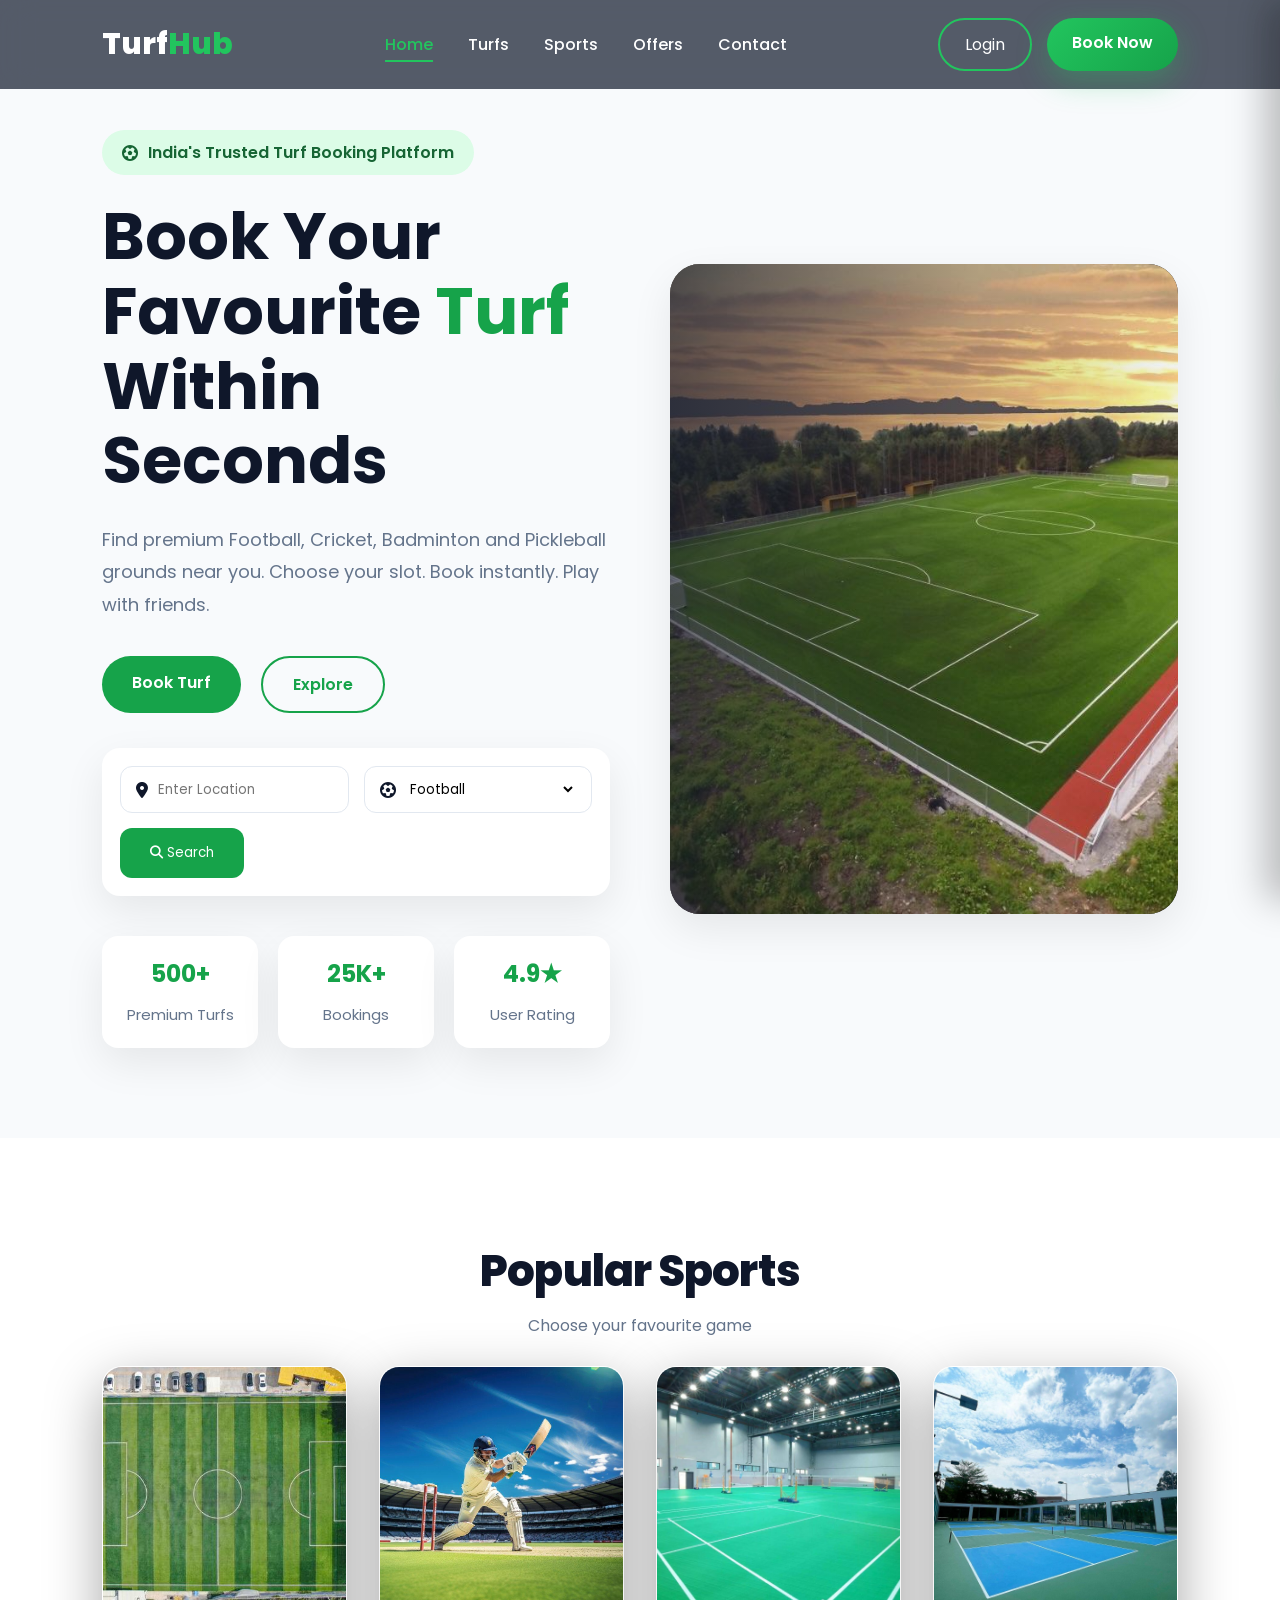
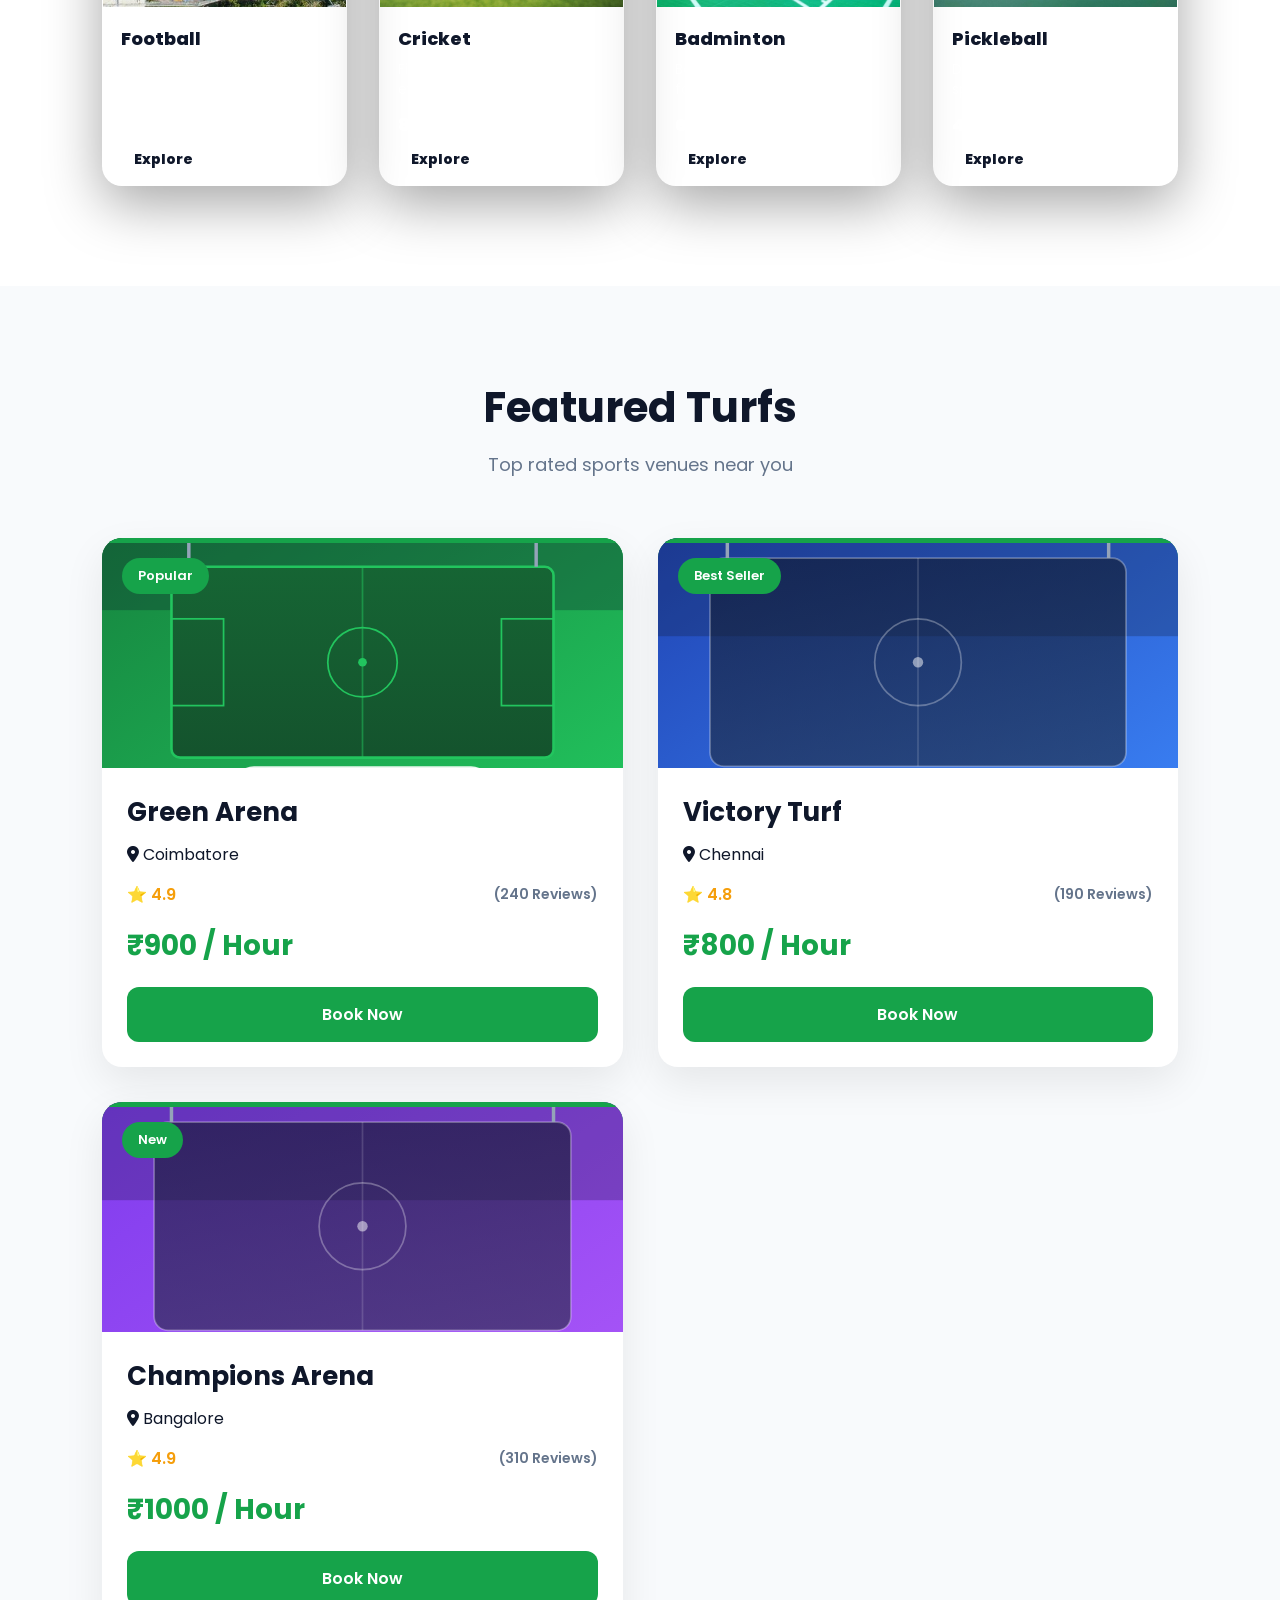
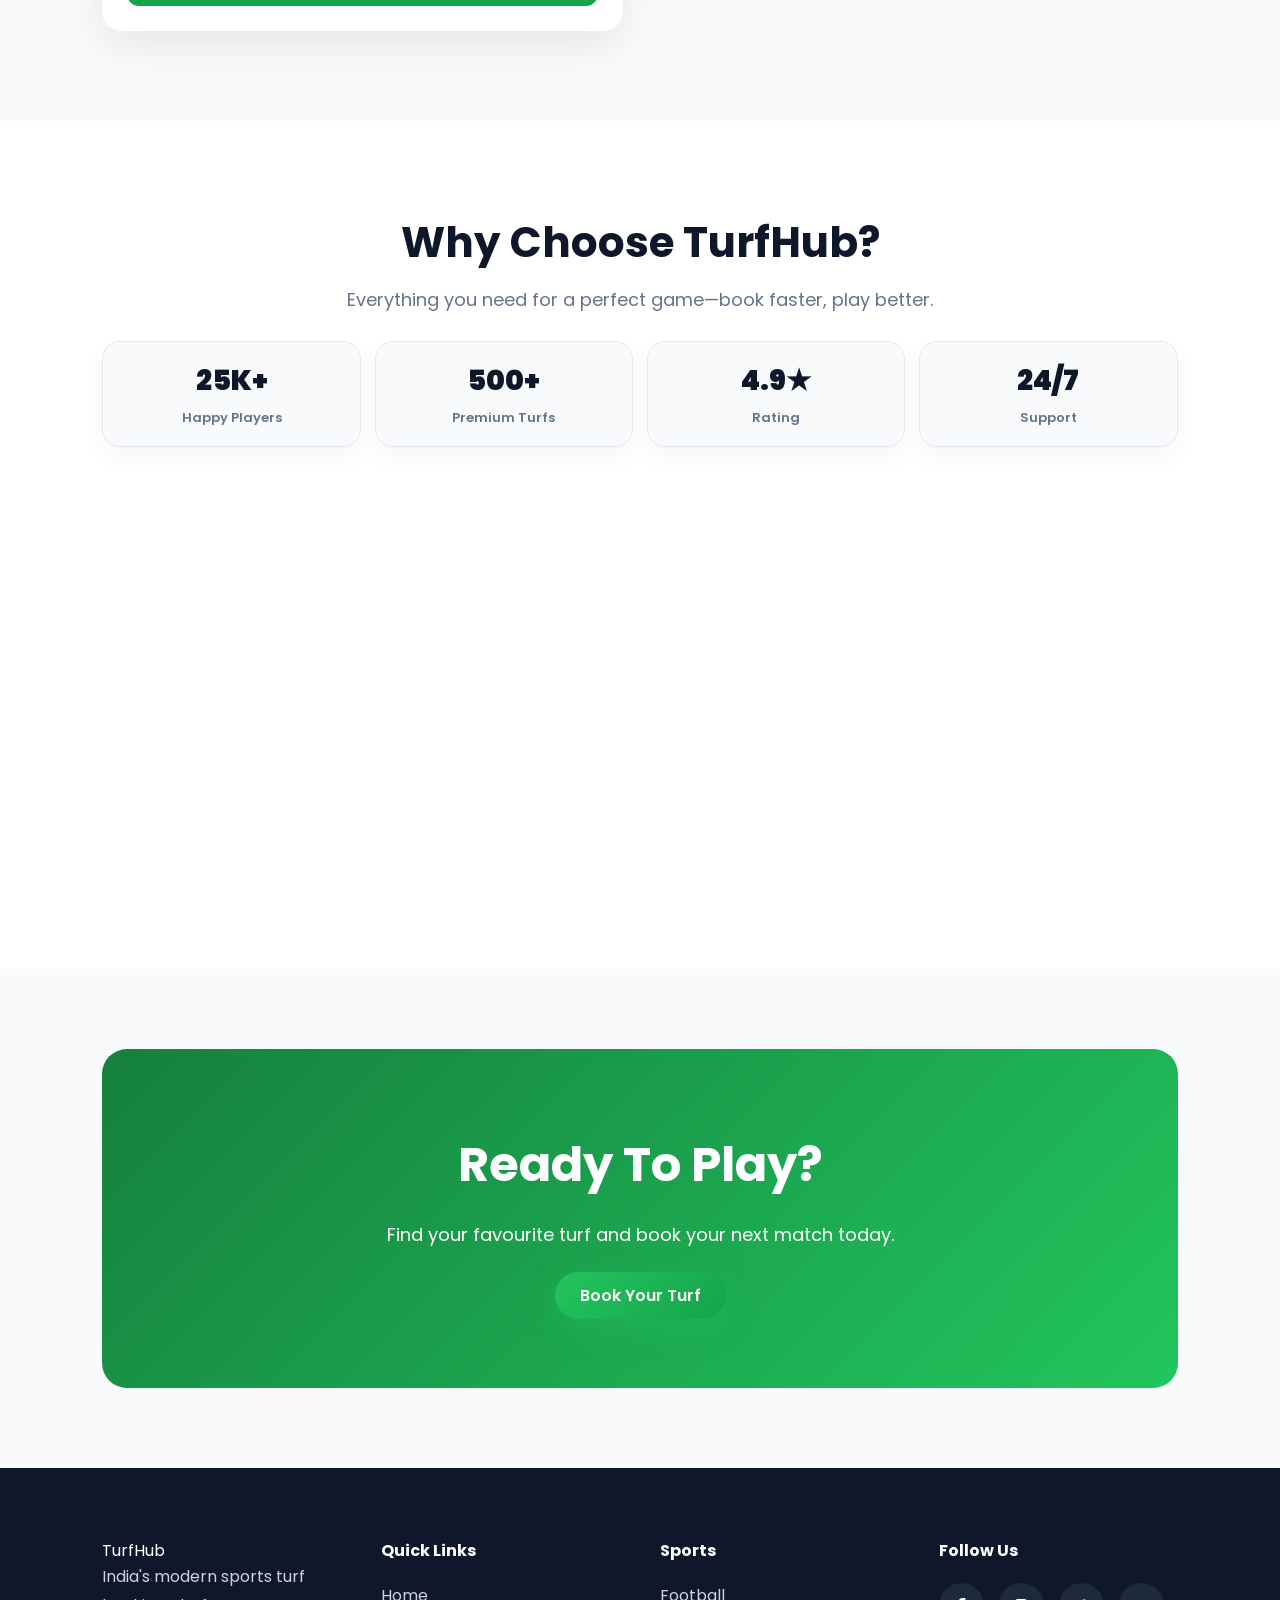
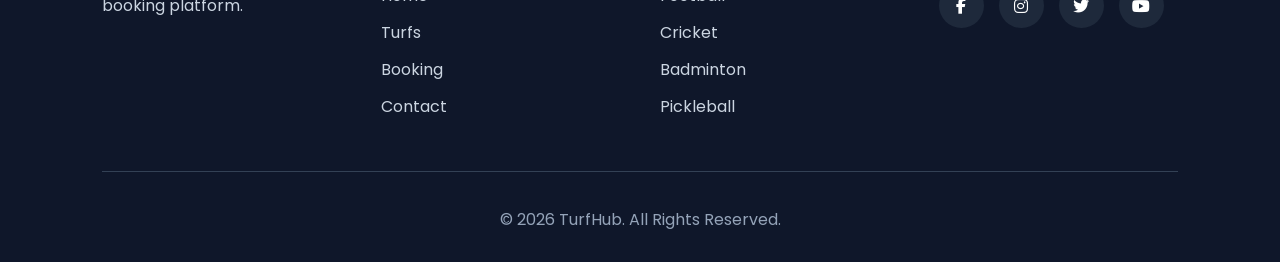
==== commit e81097cd: "Updated Turf Booking website UI" ====
--- a/index.html
+++ b/index.html
@@ -369,8 +369,8 @@
 
             <div class="badge">Popular</div>
 
-            <div class="image-placeholder small">
-                <i class="fa-solid fa-image"></i>
+            <div class="card-img">
+                <img src="images/turfs/green-arena.svg" alt="Green Arena Turf" loading="lazy" />
             </div>
 
             <div class="card-content">
@@ -402,8 +402,8 @@
 
             <div class="badge">Best Seller</div>
 
-            <div class="image-placeholder small">
-                <i class="fa-solid fa-image"></i>
+            <div class="card-img">
+                <img src="images/turfs/victory-turf.svg" alt="Victory Turf" loading="lazy" />
             </div>
 
             <div class="card-content">
@@ -435,8 +435,8 @@
 
             <div class="badge">New</div>
 
-            <div class="image-placeholder small">
-                <i class="fa-solid fa-image"></i>
+            <div class="card-img">
+                <img src="images/turfs/champions-arena.svg" alt="Champions Arena Turf" loading="lazy" />
             </div>
 
             <div class="card-content">
--- a/css/style.css
+++ b/css/style.css
@@ -988,6 +988,39 @@
 
 }
 
+.card-img{
+    width:100%;
+    height:230px;
+    overflow:hidden;
+    background:linear-gradient(135deg,#15803d,#22c55e);
+    display:flex;
+    align-items:center;
+    justify-content:center;
+}
+
+.card-img img{
+    width:100%;
+    height:100%;
+    object-fit:cover;
+    display:block;
+    transition:transform .35s ease;
+}
+
+.card:hover .card-img img{
+    transform:scale(1.06);
+}
+
+.card-img.large{
+    height:420px;
+    border-radius:20px;
+    margin-bottom:30px;
+}
+
+.card-img.large img{
+    border-radius:20px;
+    object-fit:cover;
+}
+
 .image-placeholder.small{
 
     height:230px;
@@ -2077,6 +2110,30 @@
 
 }
 
+.card-img.large{
+    height:420px;
+    border-radius:20px;
+    margin-bottom:30px;
+    overflow:hidden;
+    background:linear-gradient(135deg,#15803d,#22c55e);
+    display:flex;
+    align-items:center;
+    justify-content:center;
+}
+
+.card-img.large img{
+    width:100%;
+    height:100%;
+    object-fit:cover;
+    border-radius:20px;
+    display:block;
+    transition:transform .5s ease;
+}
+
+.card-img.large:hover img{
+    transform:scale(1.04);
+}
+
 .image-placeholder.large{
 
     height:420px;
@@ -2285,6 +2342,7 @@
 
 }
 
+.card-img.large,
 .image-placeholder.large{
 
 height:260px;
